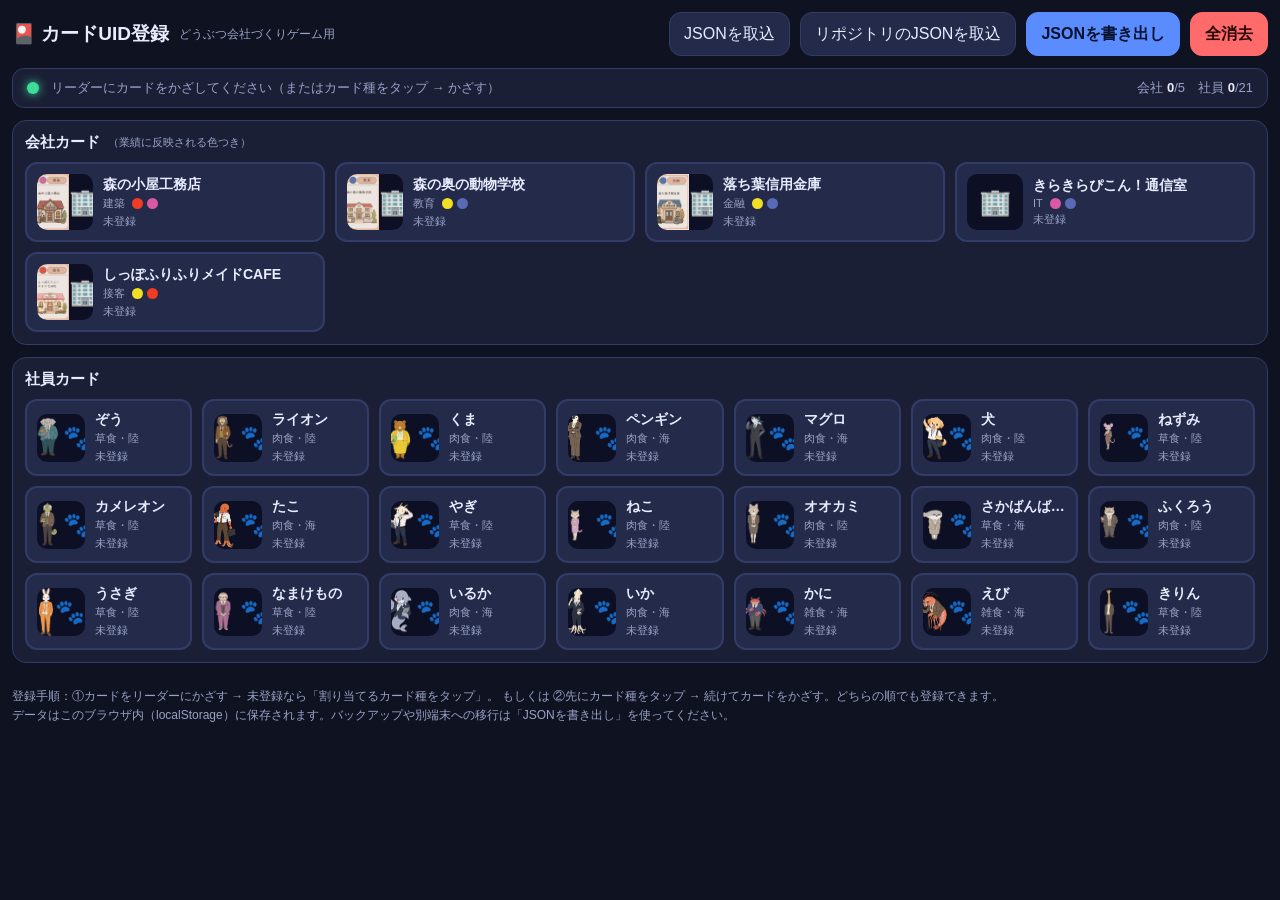
==== register.html @ d17560b2 "Add files via upload" ====
<!DOCTYPE html>
<html lang="ja">
<head>
<meta charset="UTF-8">
<meta name="viewport" content="width=device-width, initial-scale=1, maximum-scale=1, user-scalable=no">
<meta name="apple-mobile-web-app-capable" content="yes">
<meta name="apple-mobile-web-app-status-bar-style" content="black">
<title>カードUID登録 — どうぶつ会社づくり</title>
<style>
  :root{
    --bg:#0f1220; --panel:#1a1f36; --panel2:#232a4a; --line:#333c66;
    --accent:#5b8cff; --accent2:#ffb454; --good:#3ddc97; --bad:#ff6b6b;
    --text:#e8ecff; --muted:#9aa3c7;
  }
  *{box-sizing:border-box;-webkit-tap-highlight-color:transparent}
  html,body{margin:0;min-height:100%}
  body{background:var(--bg);color:var(--text);
       font-family:-apple-system,"Hiragino Kaku Gothic ProN","Yu Gothic","Meiryo",sans-serif;
       padding:12px;display:flex;flex-direction:column;gap:12px}
  h1{font-size:19px;margin:0}
  .topbar{display:flex;align-items:center;gap:10px;flex-wrap:wrap}
  .topbar .sub{color:var(--muted);font-size:12px;margin-right:auto}
  button{font:inherit;color:var(--text);background:var(--panel2);border:1px solid var(--line);
         border-radius:12px;padding:10px 14px;cursor:pointer;min-height:44px}
  button:active{transform:scale(.97)}
  button.primary{background:var(--accent);border-color:var(--accent);color:#06122e;font-weight:700}
  button.warn{background:var(--bad);border-color:var(--bad);color:#2a0808;font-weight:700}
  .scanbar{display:flex;align-items:center;gap:12px;background:var(--panel);border:1px solid var(--line);
           border-radius:12px;padding:10px 14px;flex-wrap:wrap}
  .scandot{width:12px;height:12px;border-radius:50%;background:var(--good);box-shadow:0 0 10px var(--good);flex-shrink:0}
  .scaninfo{font-size:13px;color:var(--muted)}
  .uidmono{font-family:ui-monospace,Menlo,monospace}
  .pending{background:rgba(255,180,84,.16);border-color:var(--accent2)}
  .counts{margin-left:auto;font-size:13px;color:var(--muted)}
  .counts b{color:var(--text)}

  .section{background:var(--panel);border:1px solid var(--line);border-radius:14px;padding:12px}
  .section h2{font-size:15px;margin:0 0 10px;display:flex;align-items:center;gap:8px}
  .section h2 .tag{font-size:11px;color:var(--muted);font-weight:400}
  .grid{display:grid;gap:10px}
  .grid.companies{grid-template-columns:repeat(auto-fill,minmax(240px,1fr))}
  .grid.employees{grid-template-columns:repeat(auto-fill,minmax(150px,1fr))}

  .tile{position:relative;background:var(--panel2);border:2px solid var(--line);border-radius:12px;
        padding:10px;cursor:pointer;display:flex;gap:10px;align-items:center;min-height:64px}
  .tile:active{transform:scale(.98)}
  .tile.bound{border-color:var(--good)}
  .tile.sel{border-color:var(--accent2);box-shadow:0 0 0 2px rgba(255,180,84,.35)}
  .thumb{width:48px;height:48px;border-radius:10px;background:#0d1024;flex-shrink:0;
         display:flex;align-items:center;justify-content:center;font-size:24px;overflow:hidden}
  .thumb img{width:100%;height:100%;object-fit:contain}
  .tinfo{min-width:0;flex:1}
  .tname{font-size:14px;font-weight:700;white-space:nowrap;overflow:hidden;text-overflow:ellipsis}
  .tmeta{font-size:11px;color:var(--muted);margin-top:2px}
  .tuid{font-size:11px;margin-top:3px}
  .tuid.set{color:var(--good)}
  .tuid.unset{color:var(--muted)}
  .clearbtn{position:absolute;right:6px;top:6px;min-height:0;padding:3px 8px;font-size:11px;
            border-radius:8px;background:#33203a;border-color:#5a3a63;color:#ffd0e6}

  .companies .thumb{width:56px;height:56px;font-size:26px}
  .colordots{display:inline-flex;gap:4px;vertical-align:middle;margin-left:4px}
  .cdot{width:11px;height:11px;border-radius:50%;display:inline-block}
  .cdot.red{background:#ef3d23}.cdot.yellow{background:#f0df22}
  .cdot.blue{background:#5869b6}.cdot.pink{background:#d959a5}

  .toast{position:fixed;left:50%;bottom:24px;transform:translateX(-50%);background:var(--panel2);
         border:1px solid var(--accent);border-radius:12px;padding:12px 18px;font-size:15px;opacity:0;
         transition:opacity .2s;pointer-events:none;z-index:50;max-width:92%;text-align:center}
  .toast.show{opacity:1}
  .toast.good{border-color:var(--good)}
  .toast.bad{border-color:var(--bad)}
  .hint{color:var(--muted);font-size:12px;line-height:1.6}
  input[type=file]{display:none}
</style>
</head>
<body>

<div class="topbar">
  <h1>🎴 カードUID登録</h1>
  <span class="sub">どうぶつ会社づくりゲーム用</span>
  <button id="btnImport">JSONを取込</button>
  <button id="btnSeed">リポジトリのJSONを取込</button>
  <button id="btnExport" class="primary">JSONを書き出し</button>
  <button id="btnClear" class="warn">全消去</button>
  <input type="file" id="fileInput" accept="application/json,.json">
</div>

<div class="scanbar" id="scanbar">
  <div class="scandot" id="scandot"></div>
  <div class="scaninfo" id="scaninfo">リーダーにカードをかざしてください（またはカード種をタップ → かざす）</div>
  <div class="scaninfo uidmono" id="lastuid"></div>
  <div class="counts" id="counts"></div>
</div>

<div class="section">
  <h2>会社カード <span class="tag">（業績に反映される色つき）</span></h2>
  <div class="grid companies" id="companyGrid"></div>
</div>

<div class="section">
  <h2>社員カード</h2>
  <div class="grid employees" id="employeeGrid"></div>
</div>

<p class="hint">
  登録手順：①カードをリーダーにかざす → 未登録なら「割り当てるカード種をタップ」。
  もしくは ②先にカード種をタップ → 続けてカードをかざす。どちらの順でも登録できます。<br>
  データはこのブラウザ内（localStorage）に保存されます。バックアップや別端末への移行は「JSONを書き出し」を使ってください。
</p>

<div class="toast" id="toast"></div>

<script src="game-data.js"></script>
<script src="card-db.js"></script>
<script>
"use strict";

const SKILL_COLOR_LABEL = { red:"体力", yellow:"コミュ力", blue:"知力", pink:"器用さ" };
const DIET_LABEL = { grass:"草食", meat:"肉食", omnivore:"雑食" };
const HABITAT_LABEL = { land:"陸", sea:"海" };
const SEED_URL = "card-uid-db.json";

let db = CardDB.load();
let pendingEntity = null;   // 先にタップされたカード種 {kind,id}
let lastScanUid = null;     // 先にかざされた未登録UID

const companyGrid = document.getElementById("companyGrid");
const employeeGrid = document.getElementById("employeeGrid");
const scanbar = document.getElementById("scanbar");
const scaninfo = document.getElementById("scaninfo");
const lastuid = document.getElementById("lastuid");
const countsEl = document.getElementById("counts");

function esc(s){ return (s+"").replace(/[&<>"]/g,c=>({'&':'&amp;','<':'&lt;','>':'&gt;','"':'&quot;'}[c])); }

let toastTimer=null;
function toast(msg, kind){
  const t=document.getElementById("toast");
  t.textContent=msg;
  t.className="toast show"+(kind?(" "+kind):"");
  clearTimeout(toastTimer);
  toastTimer=setTimeout(()=>t.classList.remove("show"),2000);
}

function thumbHtml(imgPath, fallbackEmoji){
  return `<div class="thumb"><img src="${esc(imgPath)}" alt="" onerror="this.remove();"><span>${fallbackEmoji}</span></div>`;
}

function colorDots(colors){
  return `<span class="colordots">`+colors.map(c=>`<span class="cdot ${c}" title="${SKILL_COLOR_LABEL[c]}"></span>`).join("")+`</span>`;
}

function isSel(kind,id){ return pendingEntity && pendingEntity.kind===kind && pendingEntity.id===id; }

function render(){
  // 会社
  companyGrid.innerHTML="";
  COMPANY_DATA.forEach(co=>{
    const uid = CardDB.uidForEntity(db,"company",co.id);
    const tile=document.createElement("div");
    tile.className="tile"+(uid?" bound":"")+(isSel("company",co.id)?" sel":"");
    tile.innerHTML=`
      ${thumbHtml(co.image,"🏢")}
      <div class="tinfo">
        <div class="tname">${esc(co.name)}</div>
        <div class="tmeta">${esc(co.industry)} ${colorDots(co.colors)}</div>
        <div class="tuid ${uid?'set':'unset'}">${uid?('UID: '+esc(uid)):'未登録'}</div>
      </div>
      ${uid?'<button class="clearbtn" data-clear="company" data-id="'+esc(co.id)+'">解除</button>':''}
    `;
    tile.onclick=(e)=>{ if(e.target.closest("[data-clear]")) return; onTapEntity("company",co.id); };
    companyGrid.appendChild(tile);
  });
  // 社員
  employeeGrid.innerHTML="";
  EMPLOYEE_DATA.forEach(em=>{
    const uid = CardDB.uidForEntity(db,"employee",em.id);
    const tile=document.createElement("div");
    tile.className="tile"+(uid?" bound":"")+(isSel("employee",em.id)?" sel":"");
    tile.innerHTML=`
      ${thumbHtml(em.image,"🐾")}
      <div class="tinfo">
        <div class="tname">${esc(em.name)}</div>
        <div class="tmeta">${DIET_LABEL[em.diet]||em.diet}・${HABITAT_LABEL[em.habitat]||em.habitat}</div>
        <div class="tuid ${uid?'set':'unset'}">${uid?('UID: '+esc(uid)):'未登録'}</div>
      </div>
      ${uid?'<button class="clearbtn" data-clear="employee" data-id="'+esc(em.id)+'">解除</button>':''}
    `;
    tile.onclick=(e)=>{ if(e.target.closest("[data-clear]")) return; onTapEntity("employee",em.id); };
    employeeGrid.appendChild(tile);
  });

  const c=CardDB.counts(db);
  countsEl.innerHTML=`会社 <b>${c.companies}</b>/${COMPANY_DATA.length}　社員 <b>${c.employees}</b>/${EMPLOYEE_DATA.length}`;
  updateScanInfo();
}

function nameOf(kind,id){
  const list = kind==="company"?COMPANY_DATA:EMPLOYEE_DATA;
  const hit=list.find(x=>x.id===id);
  return hit?hit.name:id;
}

function updateScanInfo(){
  scanbar.classList.toggle("pending", !!(pendingEntity||lastScanUid));
  if(pendingEntity){
    scaninfo.textContent = `「${nameOf(pendingEntity.kind,pendingEntity.id)}」に割り当てるカードをかざしてください（もう一度タップで取消）`;
  }else if(lastScanUid){
    scaninfo.textContent = `未登録UIDを保持中 — 割り当てるカード種をタップしてください`;
  }else{
    scaninfo.textContent = "リーダーにカードをかざしてください（またはカード種をタップ → かざす）";
  }
}

// カード種タップ
function onTapEntity(kind,id){
  if(lastScanUid){
    // 先にかざした未登録UIDがある → 即束縛
    doBind(lastScanUid, kind, id);
    lastScanUid=null;
    return;
  }
  if(isSel(kind,id)){ pendingEntity=null; render(); return; } // 同じものを再タップ→取消
  pendingEntity={kind,id};
  render();
}

// 束縛実行
function doBind(rawUid, kind, id){
  const r=CardDB.bind(db, rawUid, kind, id);
  if(!r.ok){ toast("UIDが空です","bad"); return; }
  CardDB.save(db);
  pendingEntity=null;
  let msg=`${nameOf(kind,id)} ← UID ${r.uid}`;
  if(r.prev){ msg+=`（旧: ${nameOf(r.prev.kind,r.prev.id)} の登録を解除）`; }
  render();
  toast(msg,"good");
}

// スキャン処理
function handleScan(rawUid){
  const uid=CardDB.normalizeUid(rawUid);
  lastuid.textContent = uid ? ("UID: "+uid) : "";
  flashDot();
  if(!uid) return;

  if(pendingEntity){
    doBind(uid, pendingEntity.kind, pendingEntity.id);
    return;
  }
  const hit=CardDB.lookup(db, uid);
  if(hit){
    lastScanUid=null;
    toast(`登録済み: ${nameOf(hit.kind,hit.id)}（${hit.kind==="company"?"会社":"社員"}）`);
    render();
    return;
  }
  // 未登録 → カード種タップ待ち
  lastScanUid=uid;
  updateScanInfo();
  toast(`未登録UID ${uid} — 割り当てるカード種をタップ`,"");
}

function flashDot(){
  const d=document.getElementById("scandot");
  d.style.background="var(--accent2)"; d.style.boxShadow="0 0 12px var(--accent2)";
  setTimeout(()=>{ d.style.background="var(--good)"; d.style.boxShadow="0 0 10px var(--good)"; },250);
}

// 解除ボタン
document.addEventListener("click",(e)=>{
  const b=e.target.closest("[data-clear]");
  if(!b) return;
  e.stopPropagation();
  const kind=b.dataset.clear, id=b.dataset.id;
  CardDB.unbindEntity(db, kind, id);
  CardDB.save(db);
  render();
  toast(`${nameOf(kind,id)} の登録を解除`,"");
});

// キーボードウェッジ読み取り
let buf=""; let lastKeyTime=0;
document.addEventListener("keydown",(e)=>{
  const now=Date.now();
  if(now-lastKeyTime>800) buf="";
  lastKeyTime=now;
  if(e.key==="Enter"){
    if(buf.length>0){ const u=buf.trim(); buf=""; e.preventDefault(); handleScan(u); }
    return;
  }
  if(e.key.length===1){ buf+=e.key; }
});

// エクスポート
document.getElementById("btnExport").onclick=()=>{
  const blob=new Blob([CardDB.exportJson(db)],{type:"application/json"});
  const url=URL.createObjectURL(blob);
  const a=document.createElement("a"); a.href=url; a.download="card-uid-db.json"; a.click();
  URL.revokeObjectURL(url);
  toast("card-uid-db.json を書き出しました","good");
};

// インポート
document.getElementById("btnImport").onclick=()=>document.getElementById("fileInput").click();
document.getElementById("fileInput").onchange=(e)=>{
  const f=e.target.files&&e.target.files[0];
  if(!f) return;
  const r=new FileReader();
  r.onload=()=>{
    try{
      db=CardDB.importJson(r.result);
      CardDB.save(db);
      render();
      toast("JSONを取り込みました","good");
    }catch(err){ toast("JSONの読み込みに失敗しました","bad"); }
  };
  r.readAsText(f);
  e.target.value="";
};

// リポジトリのseed取込
document.getElementById("btnSeed").onclick=async()=>{
  try{
    const res=await fetch(SEED_URL,{cache:"no-store"});
    if(!res.ok){ toast(SEED_URL+" が見つかりません","bad"); return; }
    if(!confirm("現在の登録内容を "+SEED_URL+" の内容で置き換えます。よろしいですか？")) return;
    db=CardDB.importJson(await res.text());
    CardDB.save(db);
    render();
    toast("リポジトリのJSONを取り込みました","good");
  }catch(err){ toast("取り込みに失敗しました","bad"); }
};

// 全消去
document.getElementById("btnClear").onclick=()=>{
  if(!confirm("すべてのUID登録を消去します。よろしいですか？（書き出したJSONは残ります）")) return;
  db=CardDB.emptyDb();
  CardDB.save(db);
  pendingEntity=null; lastScanUid=null;
  render();
  toast("すべて消去しました","");
};

render();
</script>
</body>
</html>
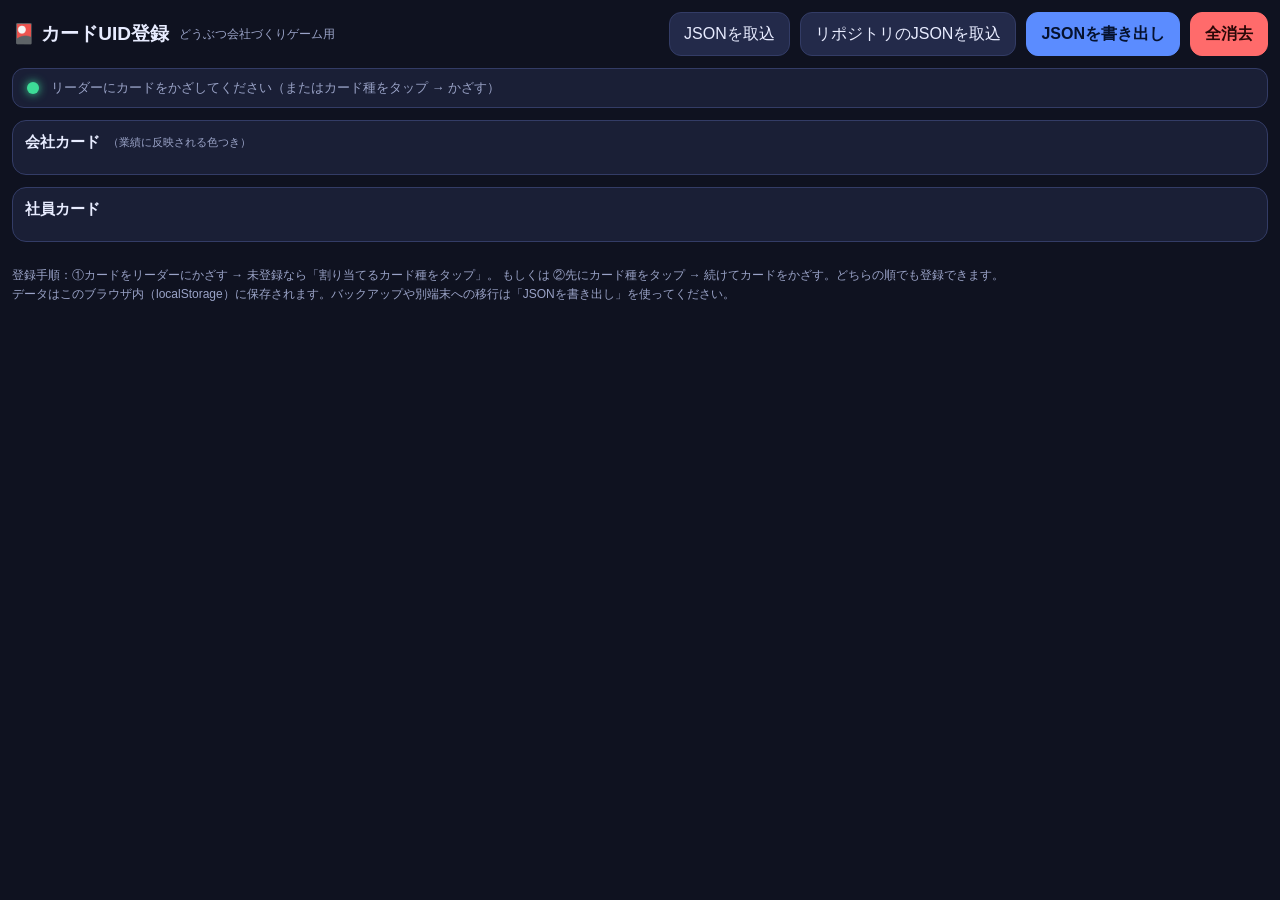
==== commit 3d658e58: "Update register.html" ====
--- a/register.html
+++ b/register.html
@@ -1,6 +1,20 @@
 <!DOCTYPE html>
 <html lang="ja">
 <head>
+ <link rel="manifest" href="manifest.json">
+
+<meta name="theme-color" content="#173F2A">
+
+<meta name="apple-mobile-web-app-capable" content="yes">
+
+<meta name="apple-mobile-web-app-status-bar-style" content="default">
+
+<meta name="apple-mobile-web-app-title" content="会社ゲーム">
+
+<link rel="apple-touch-icon" href="images/icon-192.png">
+
+<meta name="viewport"
+      content="width=device-width, initial-scale=1, viewport-fit=cover"> 
 <meta charset="UTF-8">
 <meta name="viewport" content="width=device-width, initial-scale=1, maximum-scale=1, user-scalable=no">
 <meta name="apple-mobile-web-app-capable" content="yes">
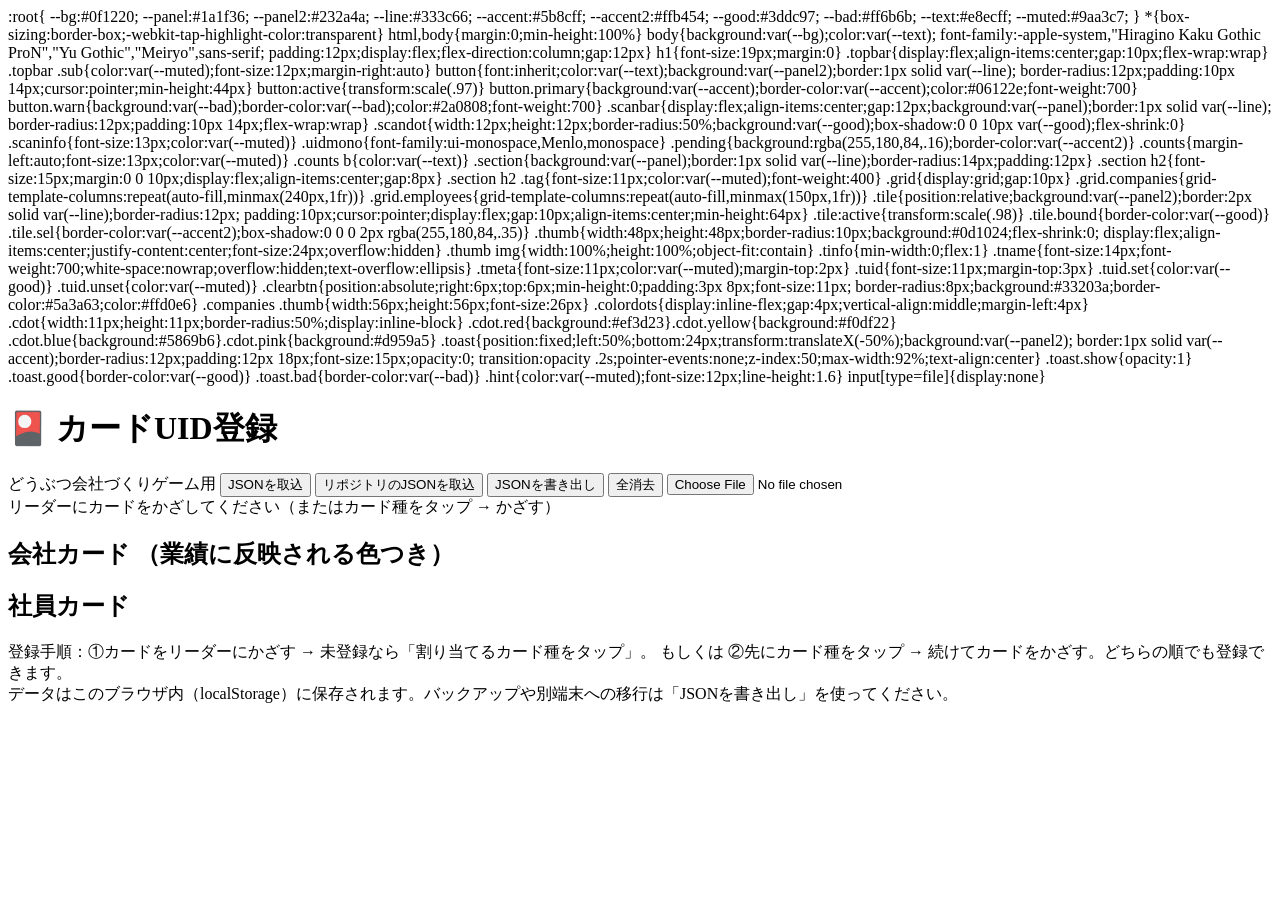
==== commit 644a5641: "Update register.html" ====
--- a/register.html
+++ b/register.html
@@ -1,26 +1,18 @@
 <!DOCTYPE html>
 <html lang="ja">
+
 <head>
- <link rel="manifest" href="manifest.json">
-
-<meta name="theme-color" content="#173F2A">
-
-<meta name="apple-mobile-web-app-capable" content="yes">
-
-<meta name="apple-mobile-web-app-status-bar-style" content="default">
-
-<meta name="apple-mobile-web-app-title" content="会社ゲーム">
-
-<link rel="apple-touch-icon" href="images/icon-192.png">
-
-<meta name="viewport"
-      content="width=device-width, initial-scale=1, viewport-fit=cover"> 
-<meta charset="UTF-8">
-<meta name="viewport" content="width=device-width, initial-scale=1, maximum-scale=1, user-scalable=no">
-<meta name="apple-mobile-web-app-capable" content="yes">
-<meta name="apple-mobile-web-app-status-bar-style" content="black">
-<title>カードUID登録 — どうぶつ会社づくり</title>
-<style>
+  <meta charset="UTF-8">
+
+  <meta
+    name="viewport"
+    content="width=device-width, initial-scale=1, maximum-scale=1, user-scalable=no, viewport-fit=cover"
+  >
+
+  <meta name="apple-mobile-web-app-capable" content="yes">
+  <meta name="apple-mobile-web-app-status-bar-style" content="black">
+
+  <title>カードUID登録 — どうぶつ会社づくり</title>
   :root{
     --bg:#0f1220; --panel:#1a1f36; --panel2:#232a4a; --line:#333c66;
     --accent:#5b8cff; --accent2:#ffb454; --good:#3ddc97; --bad:#ff6b6b;
